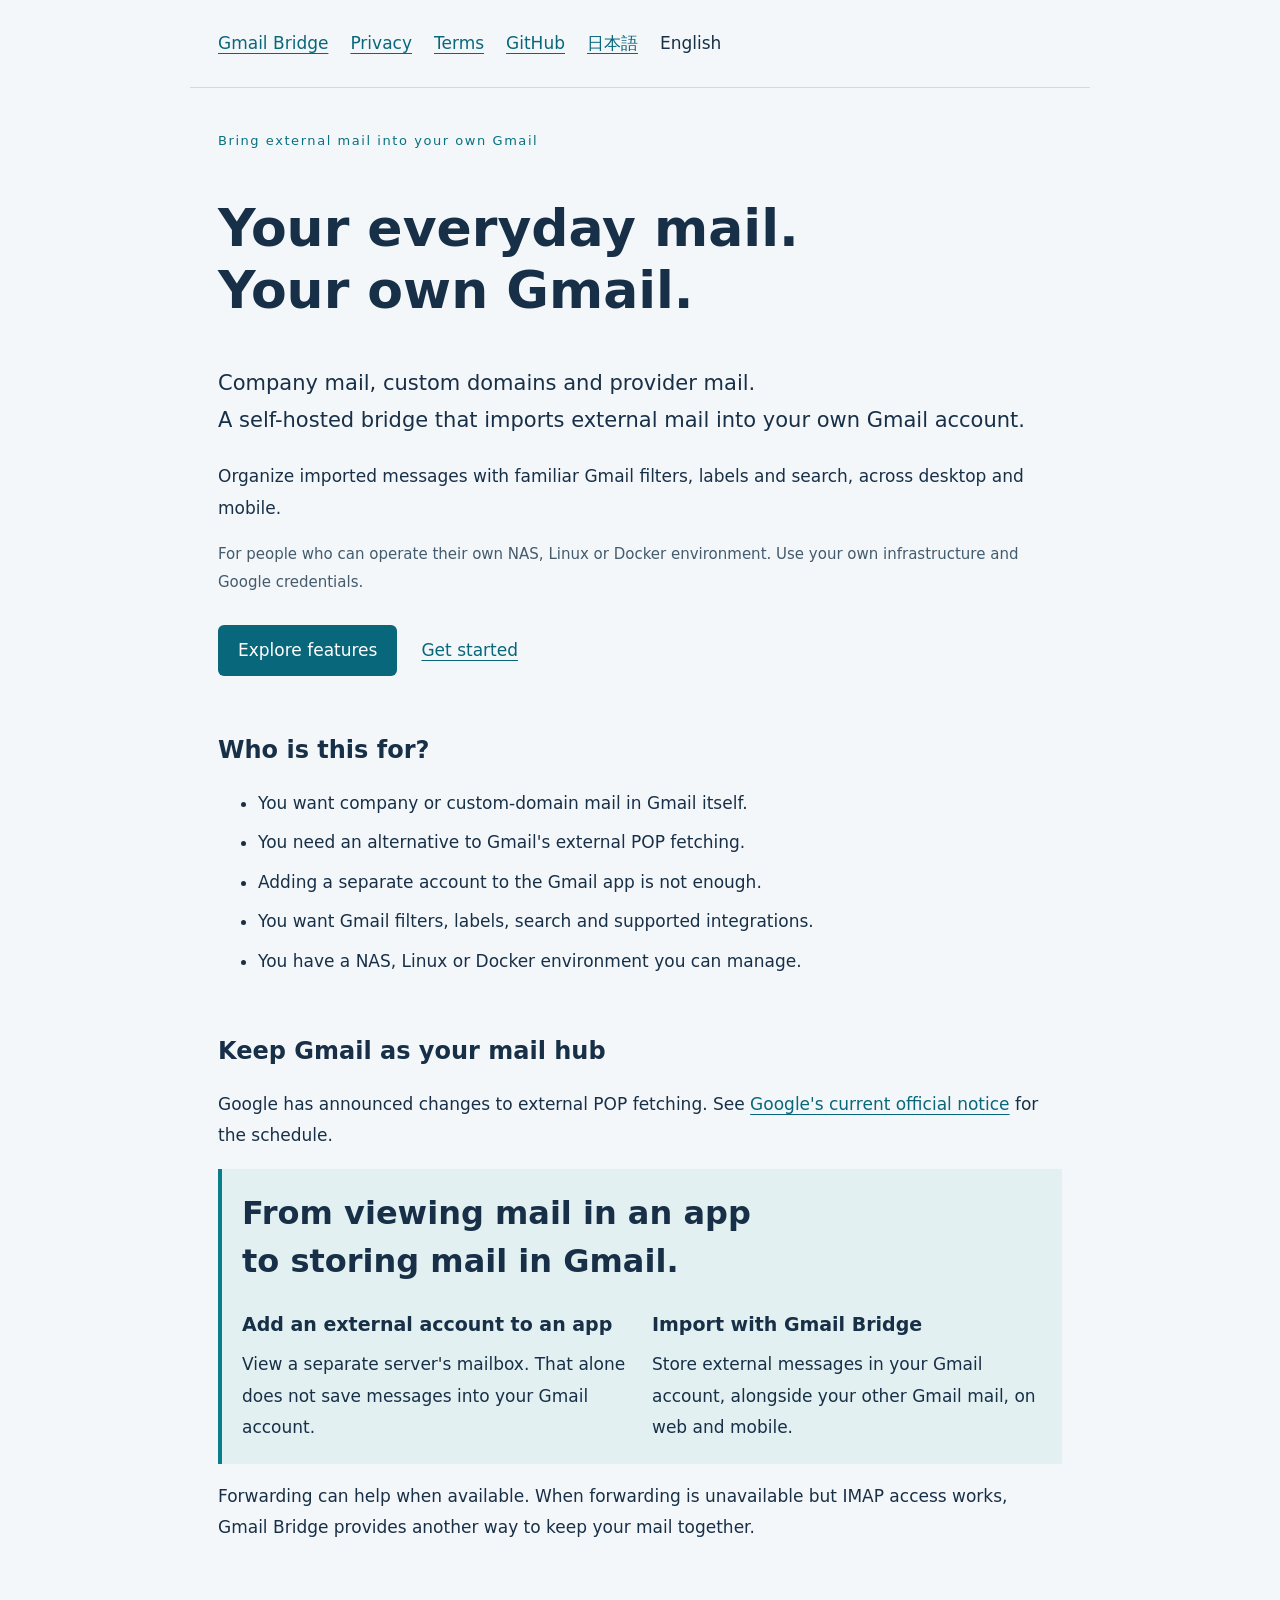
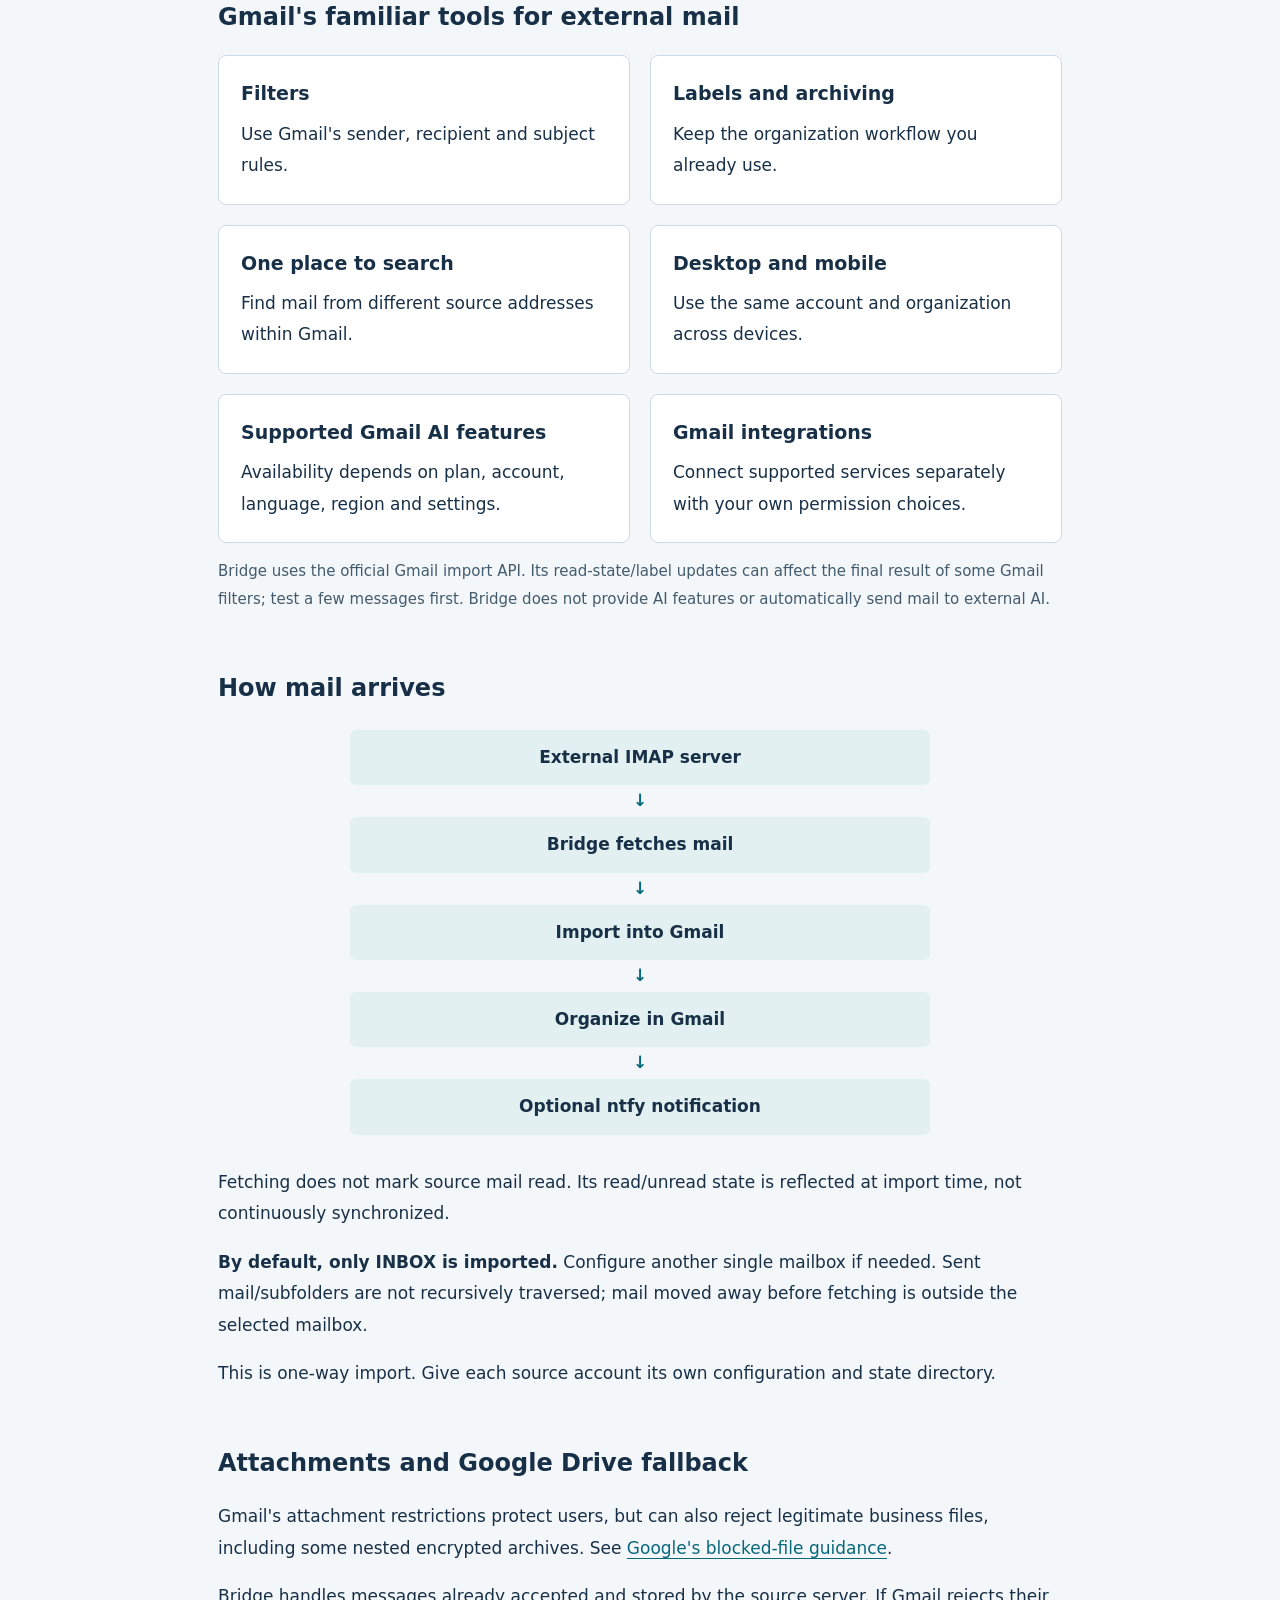
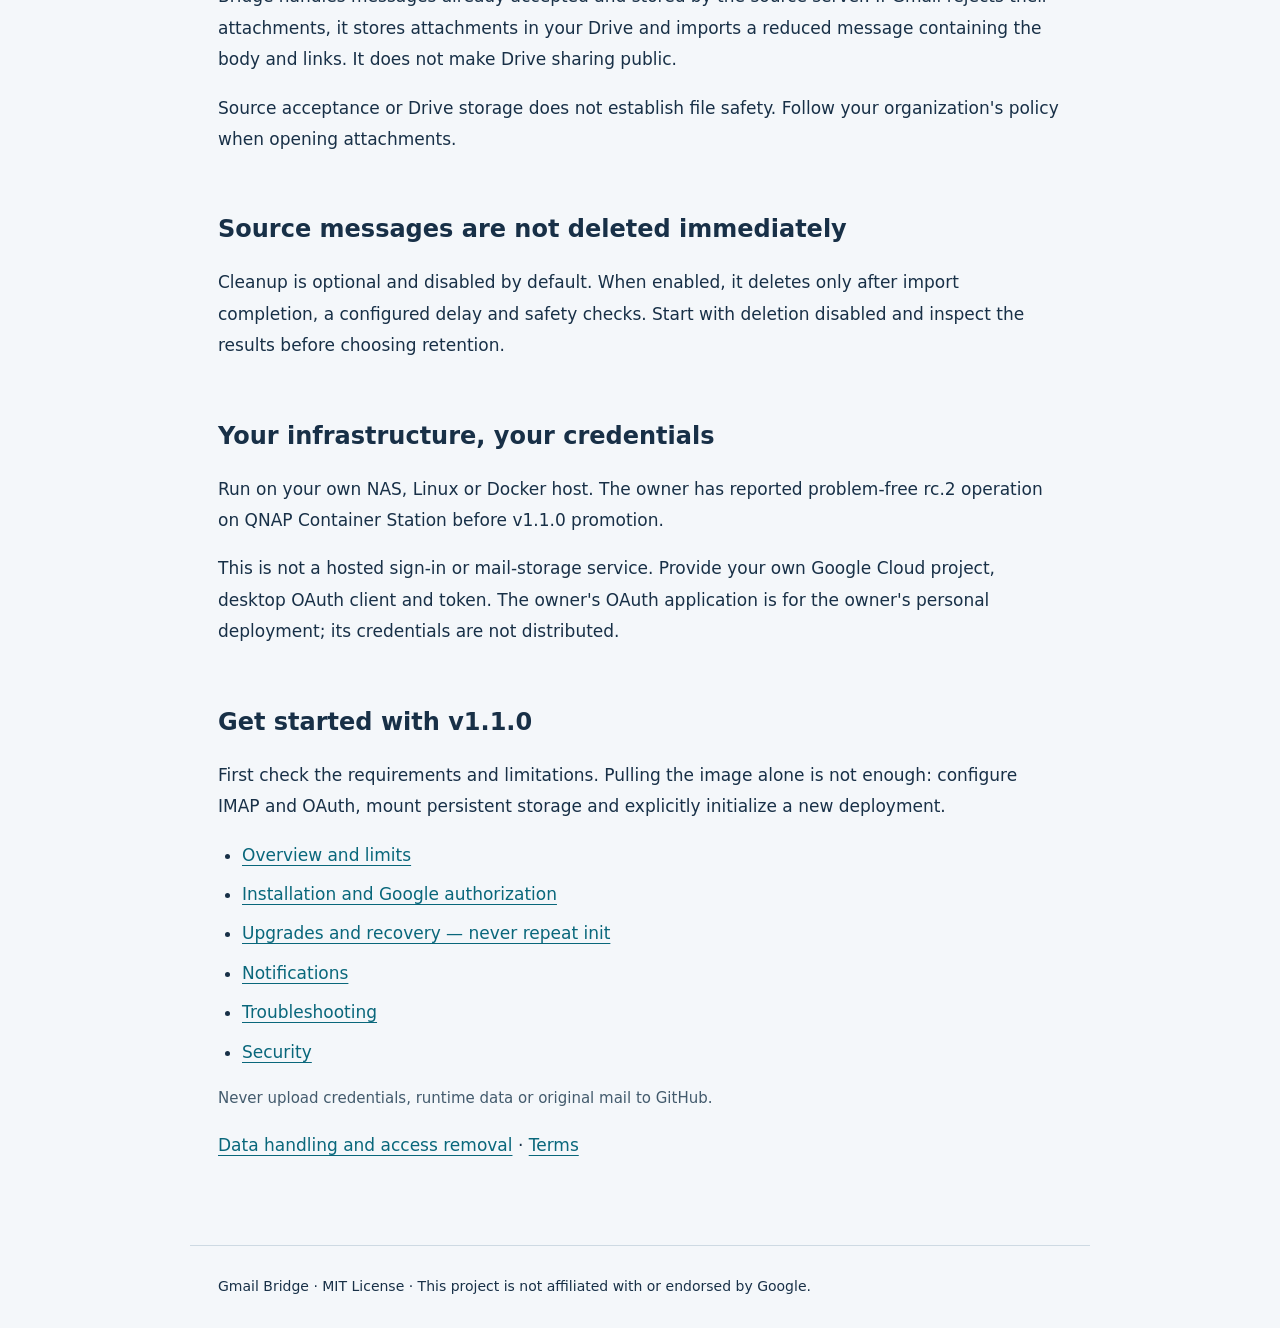
==== docs/index.en.html @ 64353f1f "Prepare v1.1.0 stable release with English and Japanese guides" ====
<!doctype html>
<html lang="en"><head><meta charset="utf-8"><meta name="viewport" content="width=device-width, initial-scale=1"><meta name="description" content="Self-hosted IMAP-to-Gmail import with optional Drive fallback and ntfy notifications"><title>Bring your everyday mail into your own Gmail | Gmail Bridge</title><link rel="stylesheet" href="style.css"><link rel="alternate" hreflang="ja" href="index.html"><link rel="alternate" hreflang="en" href="index.en.html"></head><body><header><nav aria-label="Main navigation"><a href="index.en.html">Gmail Bridge</a><a href="privacy.en.html">Privacy</a><a href="terms.en.html">Terms</a><a href="https://github.com/sosboy-san/gmail_bridge">GitHub</a><a href="index.html" lang="ja" hreflang="ja">日本語</a><span aria-current="page">English</span></nav></header><main class="introduction">
<section class="hero" aria-labelledby="intro-title"><p class="eyebrow">Bring external mail into your own Gmail</p><h1 id="intro-title">Your everyday mail.<br>Your own Gmail.</h1><p class="lead">Company mail, custom domains and provider mail.<br>A self-hosted bridge that imports external mail into your own Gmail account.</p><p>Organize imported messages with familiar Gmail filters, labels and search, across desktop and mobile.</p><p class="note">For people who can operate their own NAS, Linux or Docker environment. Use your own infrastructure and Google credentials.</p><p class="actions"><a class="button" href="#benefits">Explore features</a><a href="#start">Get started</a></p></section>
<section><h2>Who is this for?</h2><ul class="audience"><li>You want company or custom-domain mail in Gmail itself.</li><li>You need an alternative to Gmail's external POP fetching.</li><li>Adding a separate account to the Gmail app is not enough.</li><li>You want Gmail filters, labels, search and supported integrations.</li><li>You have a NAS, Linux or Docker environment you can manage.</li></ul></section>
<section><h2>Keep Gmail as your mail hub</h2><p>Google has announced changes to external POP fetching. See <a href="https://support.google.com/mail/answer/16604719?hl=en">Google's current official notice</a> for the schedule.</p><aside class="concept"><p class="statement">From viewing mail in an app<br>to storing mail in Gmail.</p><div class="comparison"><div><h3>Add an external account to an app</h3><p>View a separate server's mailbox. That alone does not save messages into your Gmail account.</p></div><div><h3>Import with Gmail Bridge</h3><p>Store external messages in your Gmail account, alongside your other Gmail mail, on web and mobile.</p></div></div></aside><p>Forwarding can help when available. When forwarding is unavailable but IMAP access works, Gmail Bridge provides another way to keep your mail together.</p></section>
<section id="benefits"><h2>Gmail's familiar tools for external mail</h2><div class="benefit-grid"><article><h3>Filters</h3><p>Use Gmail's sender, recipient and subject rules.</p></article><article><h3>Labels and archiving</h3><p>Keep the organization workflow you already use.</p></article><article><h3>One place to search</h3><p>Find mail from different source addresses within Gmail.</p></article><article><h3>Desktop and mobile</h3><p>Use the same account and organization across devices.</p></article><article><h3>Supported Gmail AI features</h3><p>Availability depends on plan, account, language, region and settings.</p></article><article><h3>Gmail integrations</h3><p>Connect supported services separately with your own permission choices.</p></article></div><p class="note">Bridge uses the official Gmail import API. Its read-state/label updates can affect the final result of some Gmail filters; test a few messages first. Bridge does not provide AI features or automatically send mail to external AI.</p></section>
<section><h2>How mail arrives</h2><ol class="mail-flow"><li>External IMAP server</li><li>Bridge fetches mail</li><li>Import into Gmail</li><li>Organize in Gmail</li><li>Optional ntfy notification</li></ol><p>Fetching does not mark source mail read. Its read/unread state is reflected at import time, not continuously synchronized.</p><p><strong>By default, only INBOX is imported.</strong> Configure another single mailbox if needed. Sent mail/subfolders are not recursively traversed; mail moved away before fetching is outside the selected mailbox.</p><p>This is one-way import. Give each source account its own configuration and state directory.</p></section>
<section><h2>Attachments and Google Drive fallback</h2><p>Gmail's attachment restrictions protect users, but can also reject legitimate business files, including some nested encrypted archives. See <a href="https://support.google.com/mail/answer/6590?hl=en">Google's blocked-file guidance</a>.</p><p>Bridge handles messages already accepted and stored by the source server. If Gmail rejects their attachments, it stores attachments in your Drive and imports a reduced message containing the body and links. It does not make Drive sharing public.</p><p>Source acceptance or Drive storage does not establish file safety. Follow your organization's policy when opening attachments.</p></section>
<section><h2>Source messages are not deleted immediately</h2><p>Cleanup is optional and disabled by default. When enabled, it deletes only after import completion, a configured delay and safety checks. Start with deletion disabled and inspect the results before choosing retention.</p></section>
<section><h2>Your infrastructure, your credentials</h2><p>Run on your own NAS, Linux or Docker host. The owner has reported problem-free rc.2 operation on QNAP Container Station before v1.1.0 promotion.</p><p>This is not a hosted sign-in or mail-storage service. Provide your own Google Cloud project, desktop OAuth client and token. The owner's OAuth application is for the owner's personal deployment; its credentials are not distributed.</p></section>
<section id="start"><h2>Get started with v1.1.0</h2><p>First check the requirements and limitations. Pulling the image alone is not enough: configure IMAP and OAuth, mount persistent storage and explicitly initialize a new deployment.</p><ul class="guide-links"><li><a href="https://github.com/sosboy-san/gmail_bridge/blob/main/README.en.md">Overview and limits</a></li><li><a href="https://github.com/sosboy-san/gmail_bridge/blob/main/INSTALL.en.md">Installation and Google authorization</a></li><li><a href="https://github.com/sosboy-san/gmail_bridge/blob/main/MAINTENANCE.en.md">Upgrades and recovery — never repeat init</a></li><li><a href="https://github.com/sosboy-san/gmail_bridge/blob/main/NOTIFICATIONS.en.md">Notifications</a></li><li><a href="https://github.com/sosboy-san/gmail_bridge/blob/main/TROUBLESHOOTING.en.md">Troubleshooting</a></li><li><a href="https://github.com/sosboy-san/gmail_bridge/blob/main/SECURITY.en.md">Security</a></li></ul><p class="note">Never upload credentials, runtime data or original mail to GitHub.</p><p><a href="privacy.en.html">Data handling and access removal</a> · <a href="terms.en.html">Terms</a></p></section>
</main><footer>Gmail Bridge · MIT License · This project is not affiliated with or endorsed by Google.</footer></body></html>
---- docs/style.css ----
*{box-sizing:border-box}body{margin:0;background:#f4f7fa;color:#183047;font:17px/1.85 system-ui,sans-serif}header,main,footer{max-width:900px;margin:auto;padding:28px}header{border-bottom:1px solid #cedae3}nav{display:flex;flex-wrap:wrap;gap:22px}a{color:#09677b;text-underline-offset:4px}h1{font-size:clamp(32px,6vw,52px);line-height:1.2}h2{margin-top:38px;font-size:24px}section{margin:24px 0}aside{background:#e2f0f1;border-left:4px solid #087e8b;padding:20px}footer{font-size:14px;border-top:1px solid #cedae3}.eyebrow{color:#087080;letter-spacing:.12em;font-size:13px}li{margin:8px 0}
/* Introduction page: keep shared legal-page typography intact. */
.introduction section{margin:56px 0}.introduction .hero{margin-top:12px}
.lead{font-size:21px;line-height:1.8}.note{font-size:15px;color:#435b6d}
.actions{display:flex;align-items:center;flex-wrap:wrap;gap:24px;margin-top:28px}
.button{display:inline-block;background:#09677b;color:#fff;padding:10px 20px;border-radius:6px;text-decoration:none}
a:focus-visible{outline:3px solid #bf6413;outline-offset:4px}
.statement{font-size:clamp(24px,4vw,32px);font-weight:700;line-height:1.5;margin:0 0 24px}
.comparison,.benefit-grid{display:grid;grid-template-columns:repeat(2,minmax(0,1fr));gap:20px}
.comparison h3,.benefit-grid h3{font-size:19px;line-height:1.6;margin:0 0 10px}
.comparison p,.benefit-grid p{margin:0}.benefit-grid article{padding:22px;background:white;border:1px solid #cedae3;border-radius:8px}
.mail-flow{list-style:none;padding:0;max-width:580px;margin:24px auto;text-align:center}
.mail-flow li{background:#e2f0f1;padding:12px 18px;border-radius:6px;margin:0 0 32px;position:relative;font-weight:600}
.mail-flow li:not(:last-child)::after{content:"↓";position:absolute;top:100%;left:0;width:100%;height:32px;color:#09677b}
.guide-links{padding-left:24px}.introduction h2{line-height:1.5}
@media(max-width:600px){header,main,footer{padding:20px}.comparison,.benefit-grid{grid-template-columns:1fr}.introduction section{margin:40px 0}.lead{font-size:19px}.concept{padding:18px}nav{gap:12px 18px}}
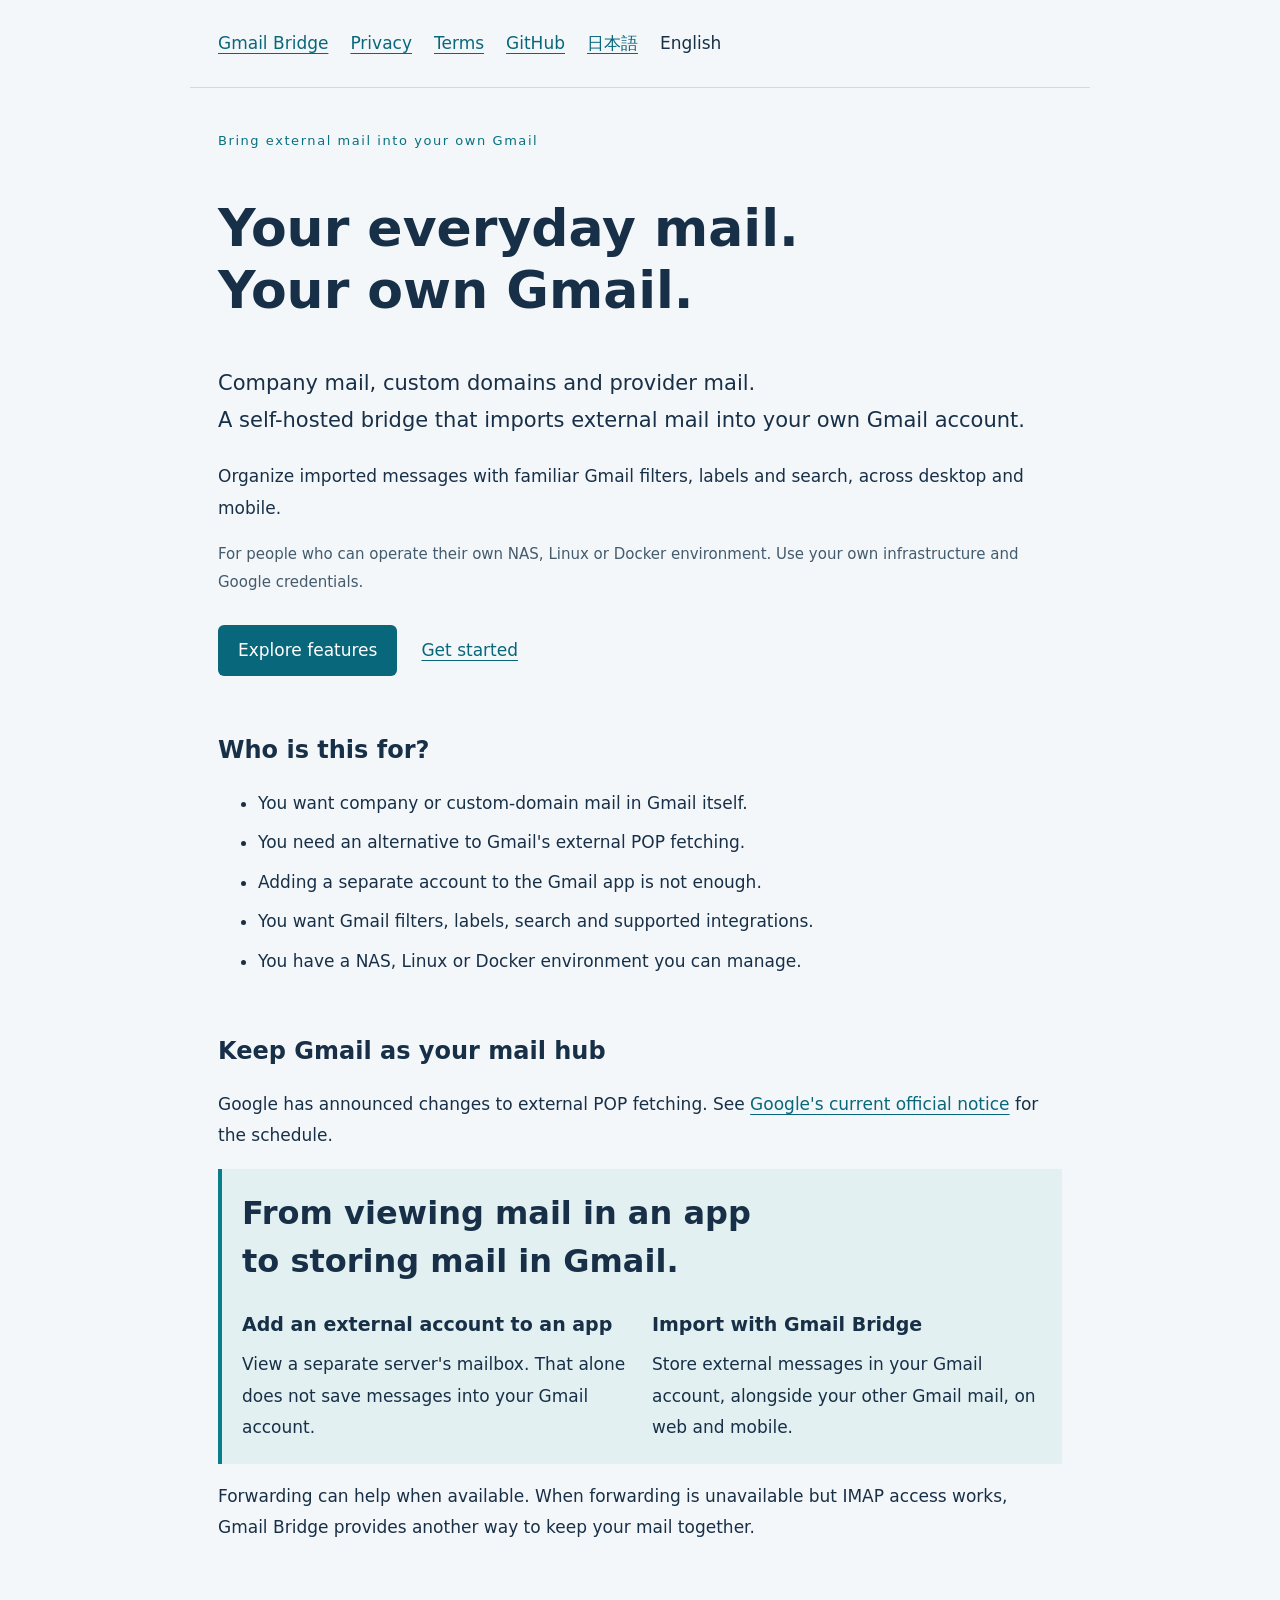
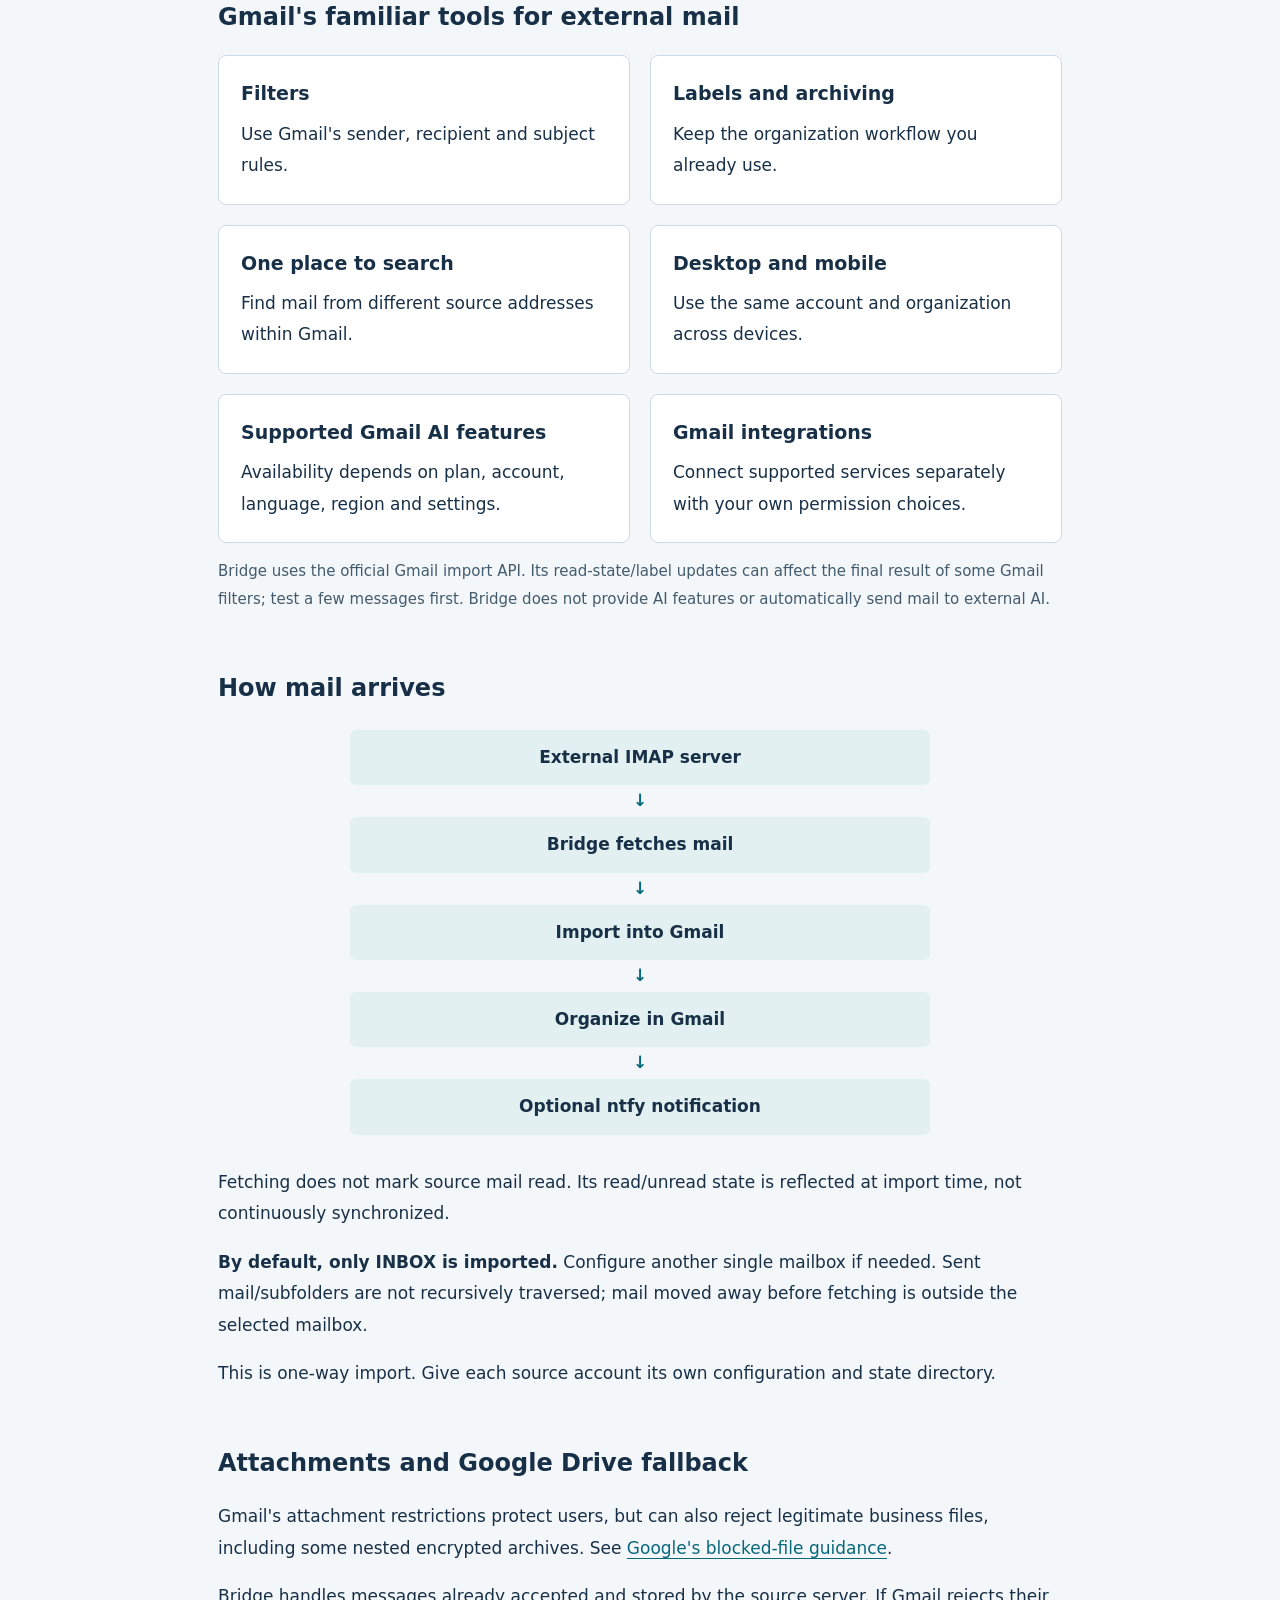
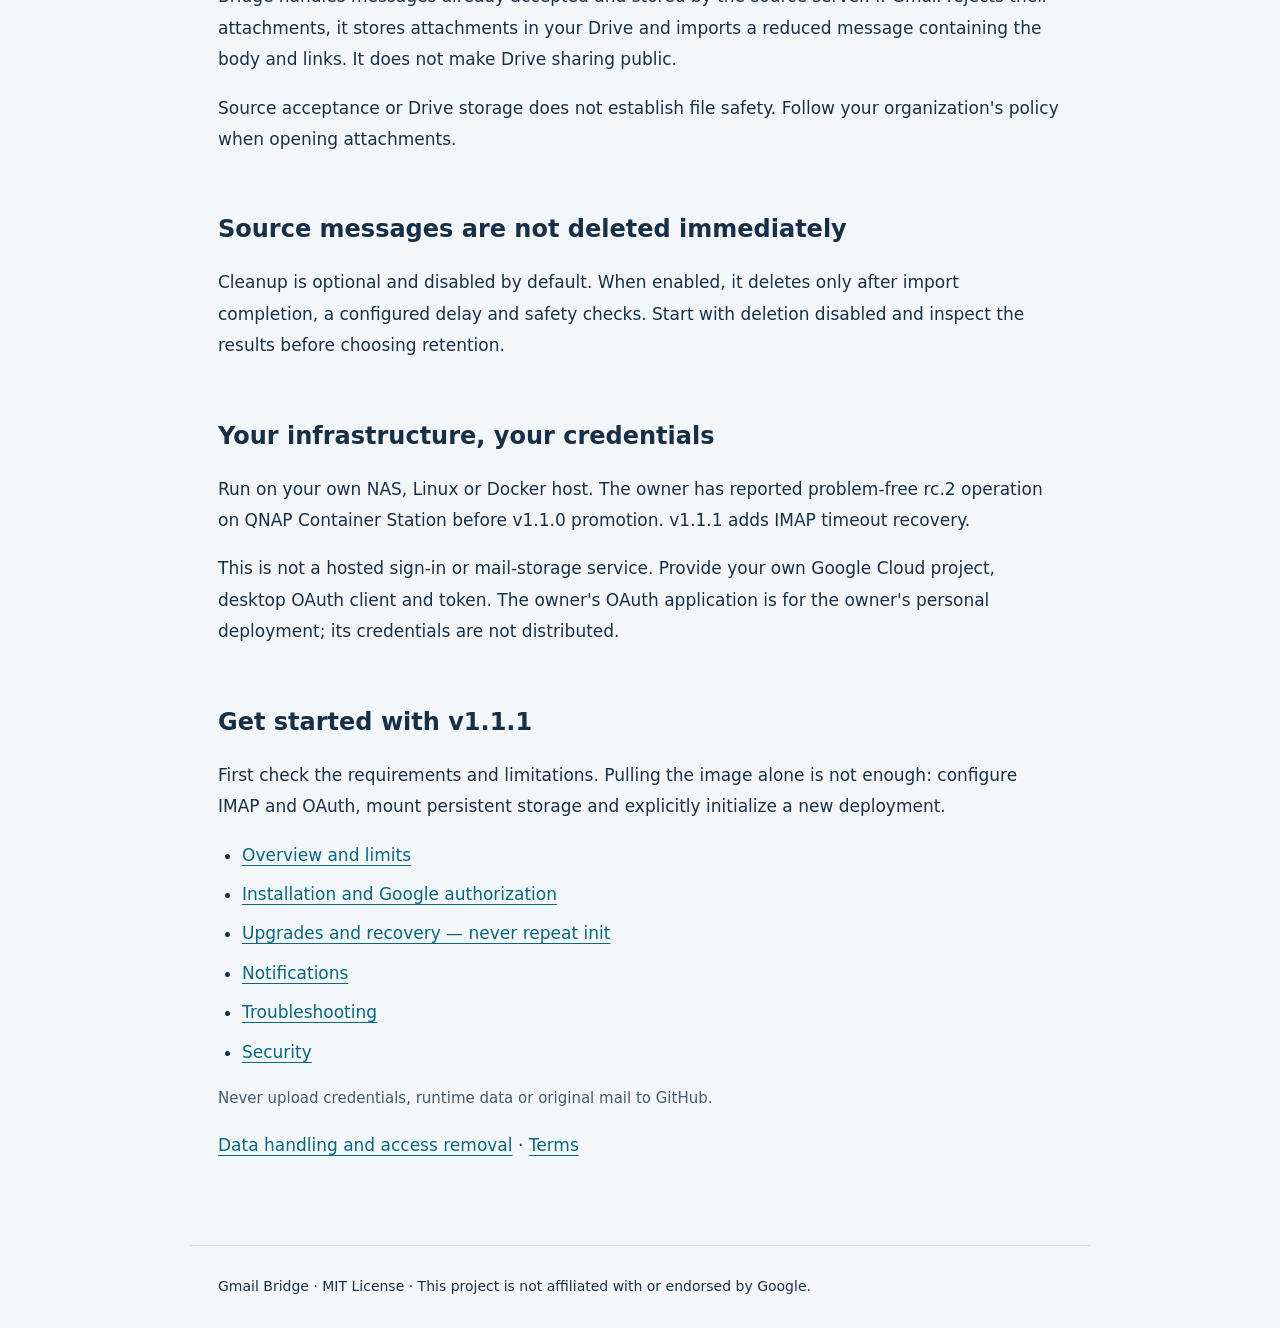
==== commit 92dfcaae: "Document v1.1.1 release and IMAP timeout recovery" ====
--- a/docs/index.en.html
+++ b/docs/index.en.html
@@ -7,6 +7,6 @@
 <section><h2>How mail arrives</h2><ol class="mail-flow"><li>External IMAP server</li><li>Bridge fetches mail</li><li>Import into Gmail</li><li>Organize in Gmail</li><li>Optional ntfy notification</li></ol><p>Fetching does not mark source mail read. Its read/unread state is reflected at import time, not continuously synchronized.</p><p><strong>By default, only INBOX is imported.</strong> Configure another single mailbox if needed. Sent mail/subfolders are not recursively traversed; mail moved away before fetching is outside the selected mailbox.</p><p>This is one-way import. Give each source account its own configuration and state directory.</p></section>
 <section><h2>Attachments and Google Drive fallback</h2><p>Gmail's attachment restrictions protect users, but can also reject legitimate business files, including some nested encrypted archives. See <a href="https://support.google.com/mail/answer/6590?hl=en">Google's blocked-file guidance</a>.</p><p>Bridge handles messages already accepted and stored by the source server. If Gmail rejects their attachments, it stores attachments in your Drive and imports a reduced message containing the body and links. It does not make Drive sharing public.</p><p>Source acceptance or Drive storage does not establish file safety. Follow your organization's policy when opening attachments.</p></section>
 <section><h2>Source messages are not deleted immediately</h2><p>Cleanup is optional and disabled by default. When enabled, it deletes only after import completion, a configured delay and safety checks. Start with deletion disabled and inspect the results before choosing retention.</p></section>
-<section><h2>Your infrastructure, your credentials</h2><p>Run on your own NAS, Linux or Docker host. The owner has reported problem-free rc.2 operation on QNAP Container Station before v1.1.0 promotion.</p><p>This is not a hosted sign-in or mail-storage service. Provide your own Google Cloud project, desktop OAuth client and token. The owner's OAuth application is for the owner's personal deployment; its credentials are not distributed.</p></section>
-<section id="start"><h2>Get started with v1.1.0</h2><p>First check the requirements and limitations. Pulling the image alone is not enough: configure IMAP and OAuth, mount persistent storage and explicitly initialize a new deployment.</p><ul class="guide-links"><li><a href="https://github.com/sosboy-san/gmail_bridge/blob/main/README.en.md">Overview and limits</a></li><li><a href="https://github.com/sosboy-san/gmail_bridge/blob/main/INSTALL.en.md">Installation and Google authorization</a></li><li><a href="https://github.com/sosboy-san/gmail_bridge/blob/main/MAINTENANCE.en.md">Upgrades and recovery — never repeat init</a></li><li><a href="https://github.com/sosboy-san/gmail_bridge/blob/main/NOTIFICATIONS.en.md">Notifications</a></li><li><a href="https://github.com/sosboy-san/gmail_bridge/blob/main/TROUBLESHOOTING.en.md">Troubleshooting</a></li><li><a href="https://github.com/sosboy-san/gmail_bridge/blob/main/SECURITY.en.md">Security</a></li></ul><p class="note">Never upload credentials, runtime data or original mail to GitHub.</p><p><a href="privacy.en.html">Data handling and access removal</a> · <a href="terms.en.html">Terms</a></p></section>
+<section><h2>Your infrastructure, your credentials</h2><p>Run on your own NAS, Linux or Docker host. The owner has reported problem-free rc.2 operation on QNAP Container Station before v1.1.0 promotion. v1.1.1 adds IMAP timeout recovery.</p><p>This is not a hosted sign-in or mail-storage service. Provide your own Google Cloud project, desktop OAuth client and token. The owner's OAuth application is for the owner's personal deployment; its credentials are not distributed.</p></section>
+<section id="start"><h2>Get started with v1.1.1</h2><p>First check the requirements and limitations. Pulling the image alone is not enough: configure IMAP and OAuth, mount persistent storage and explicitly initialize a new deployment.</p><ul class="guide-links"><li><a href="https://github.com/sosboy-san/gmail_bridge/blob/main/README.en.md">Overview and limits</a></li><li><a href="https://github.com/sosboy-san/gmail_bridge/blob/main/INSTALL.en.md">Installation and Google authorization</a></li><li><a href="https://github.com/sosboy-san/gmail_bridge/blob/main/MAINTENANCE.en.md">Upgrades and recovery — never repeat init</a></li><li><a href="https://github.com/sosboy-san/gmail_bridge/blob/main/NOTIFICATIONS.en.md">Notifications</a></li><li><a href="https://github.com/sosboy-san/gmail_bridge/blob/main/TROUBLESHOOTING.en.md">Troubleshooting</a></li><li><a href="https://github.com/sosboy-san/gmail_bridge/blob/main/SECURITY.en.md">Security</a></li></ul><p class="note">Never upload credentials, runtime data or original mail to GitHub.</p><p><a href="privacy.en.html">Data handling and access removal</a> · <a href="terms.en.html">Terms</a></p></section>
 </main><footer>Gmail Bridge · MIT License · This project is not affiliated with or endorsed by Google.</footer></body></html>
